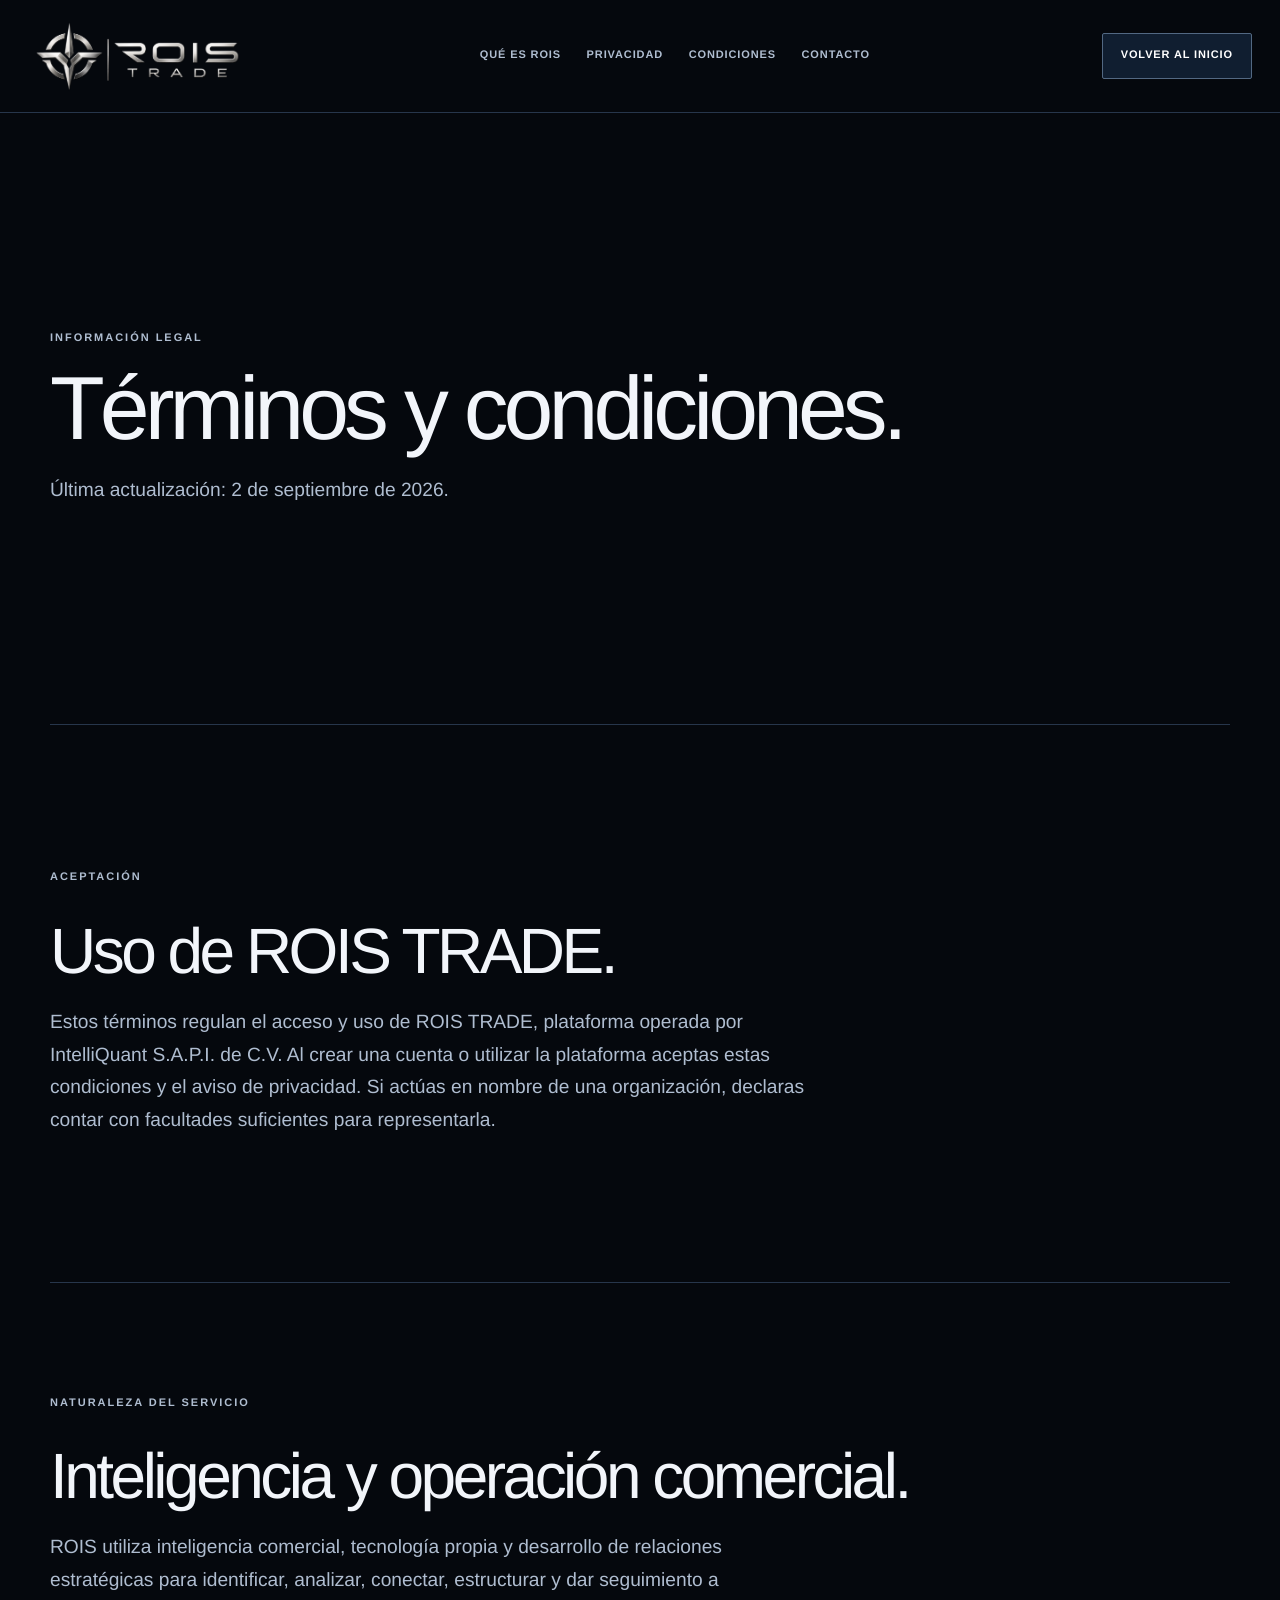
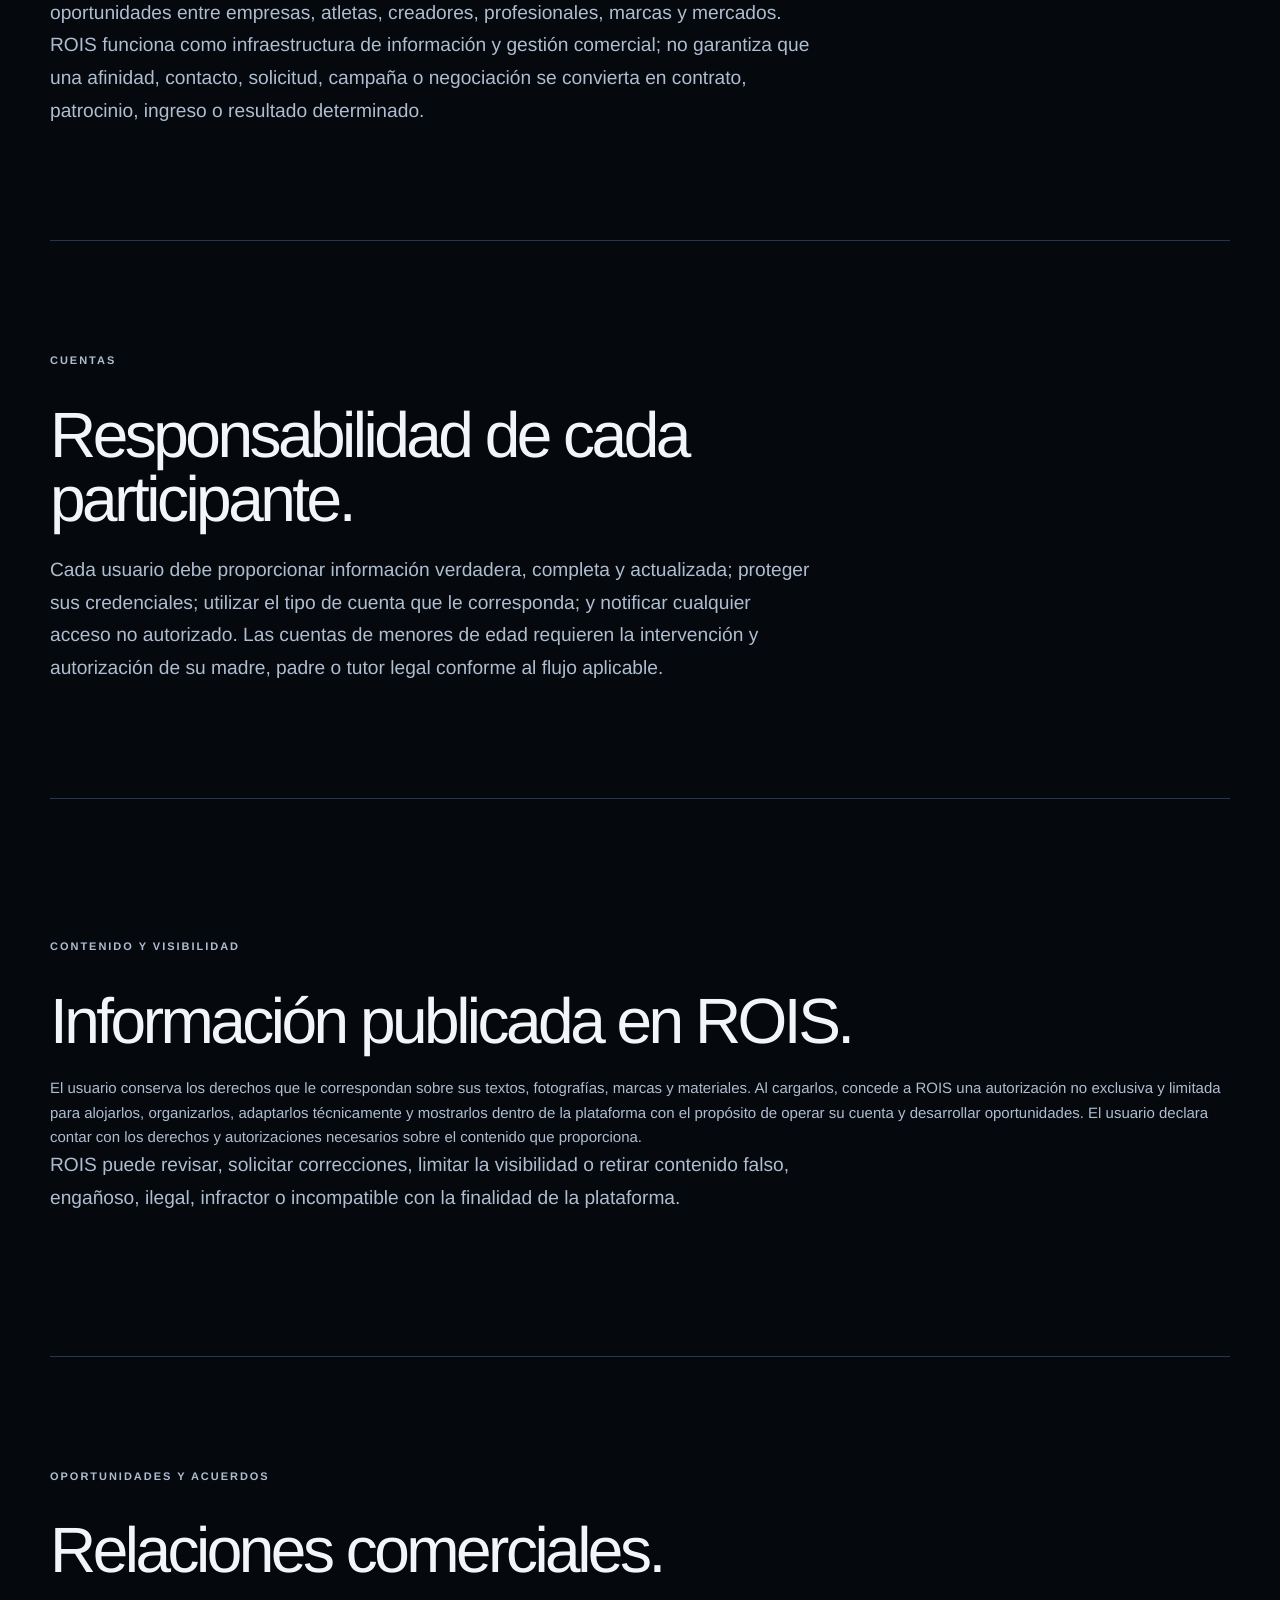
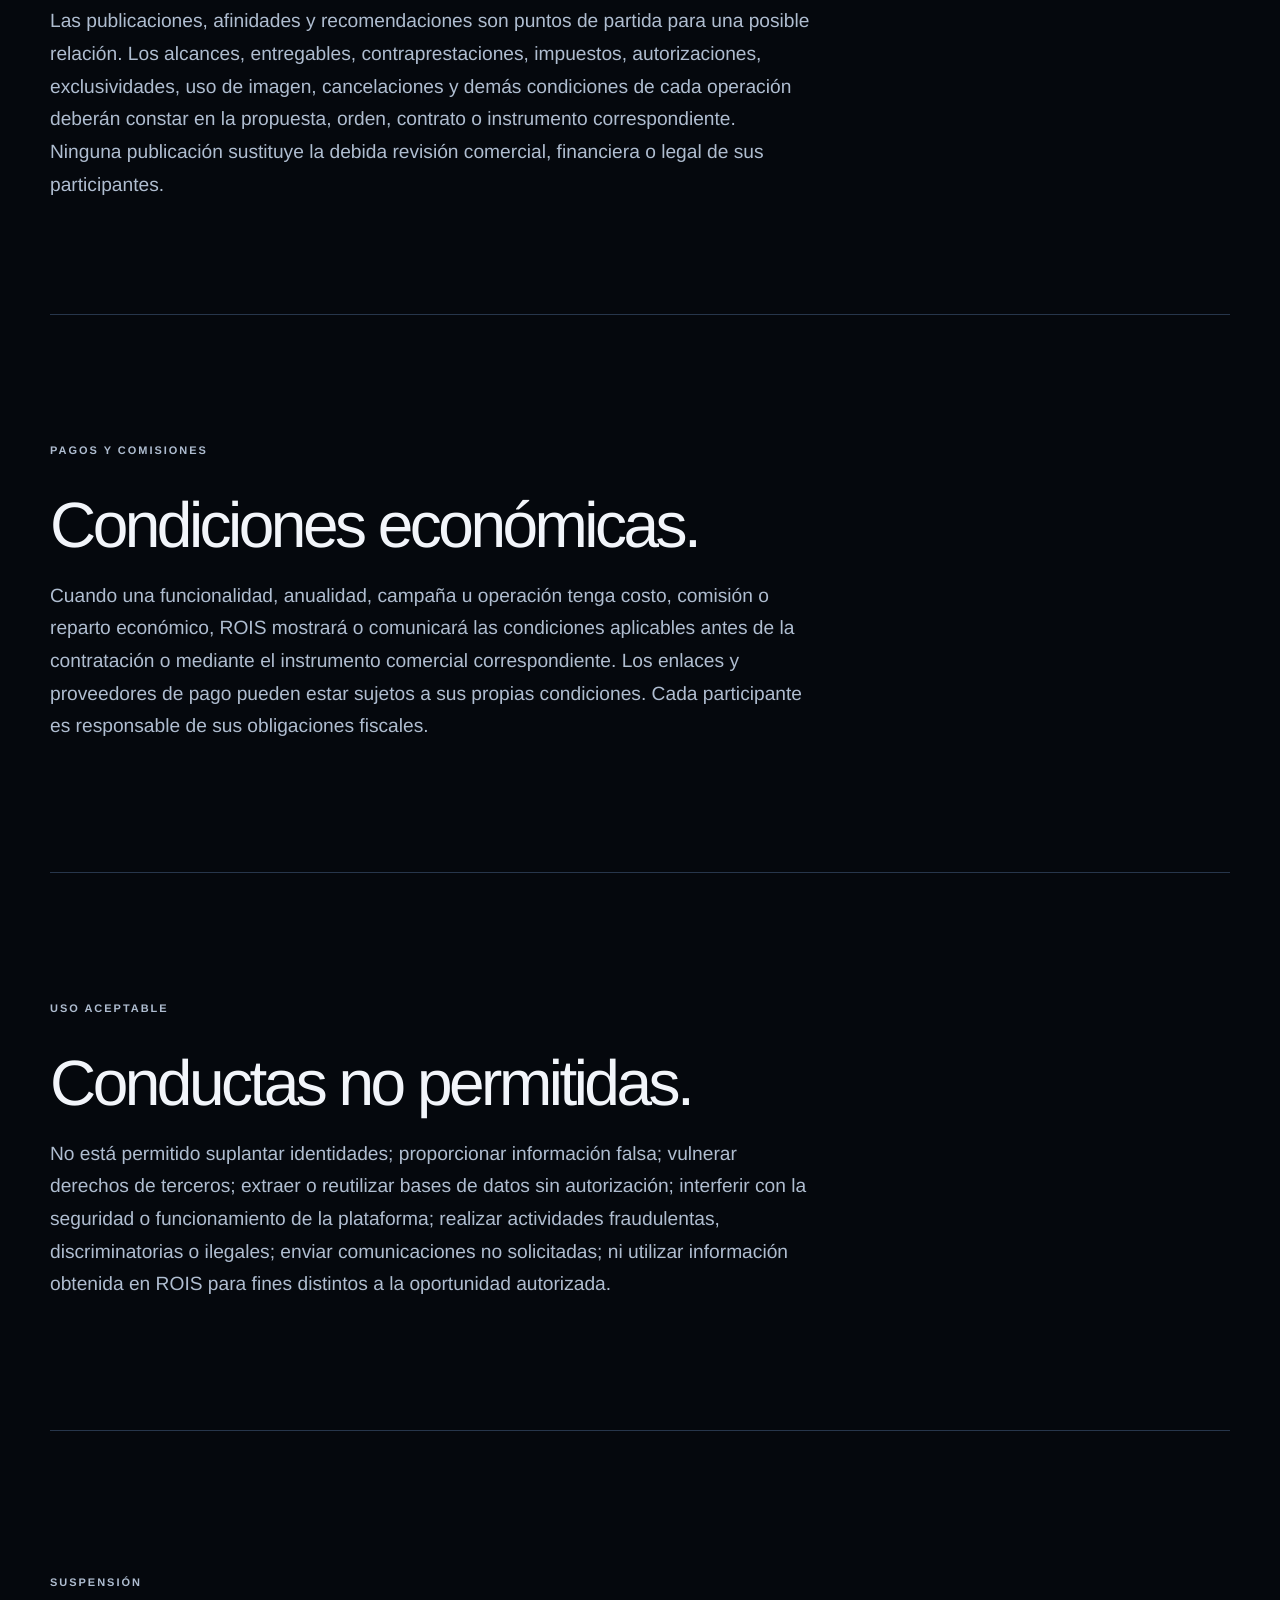
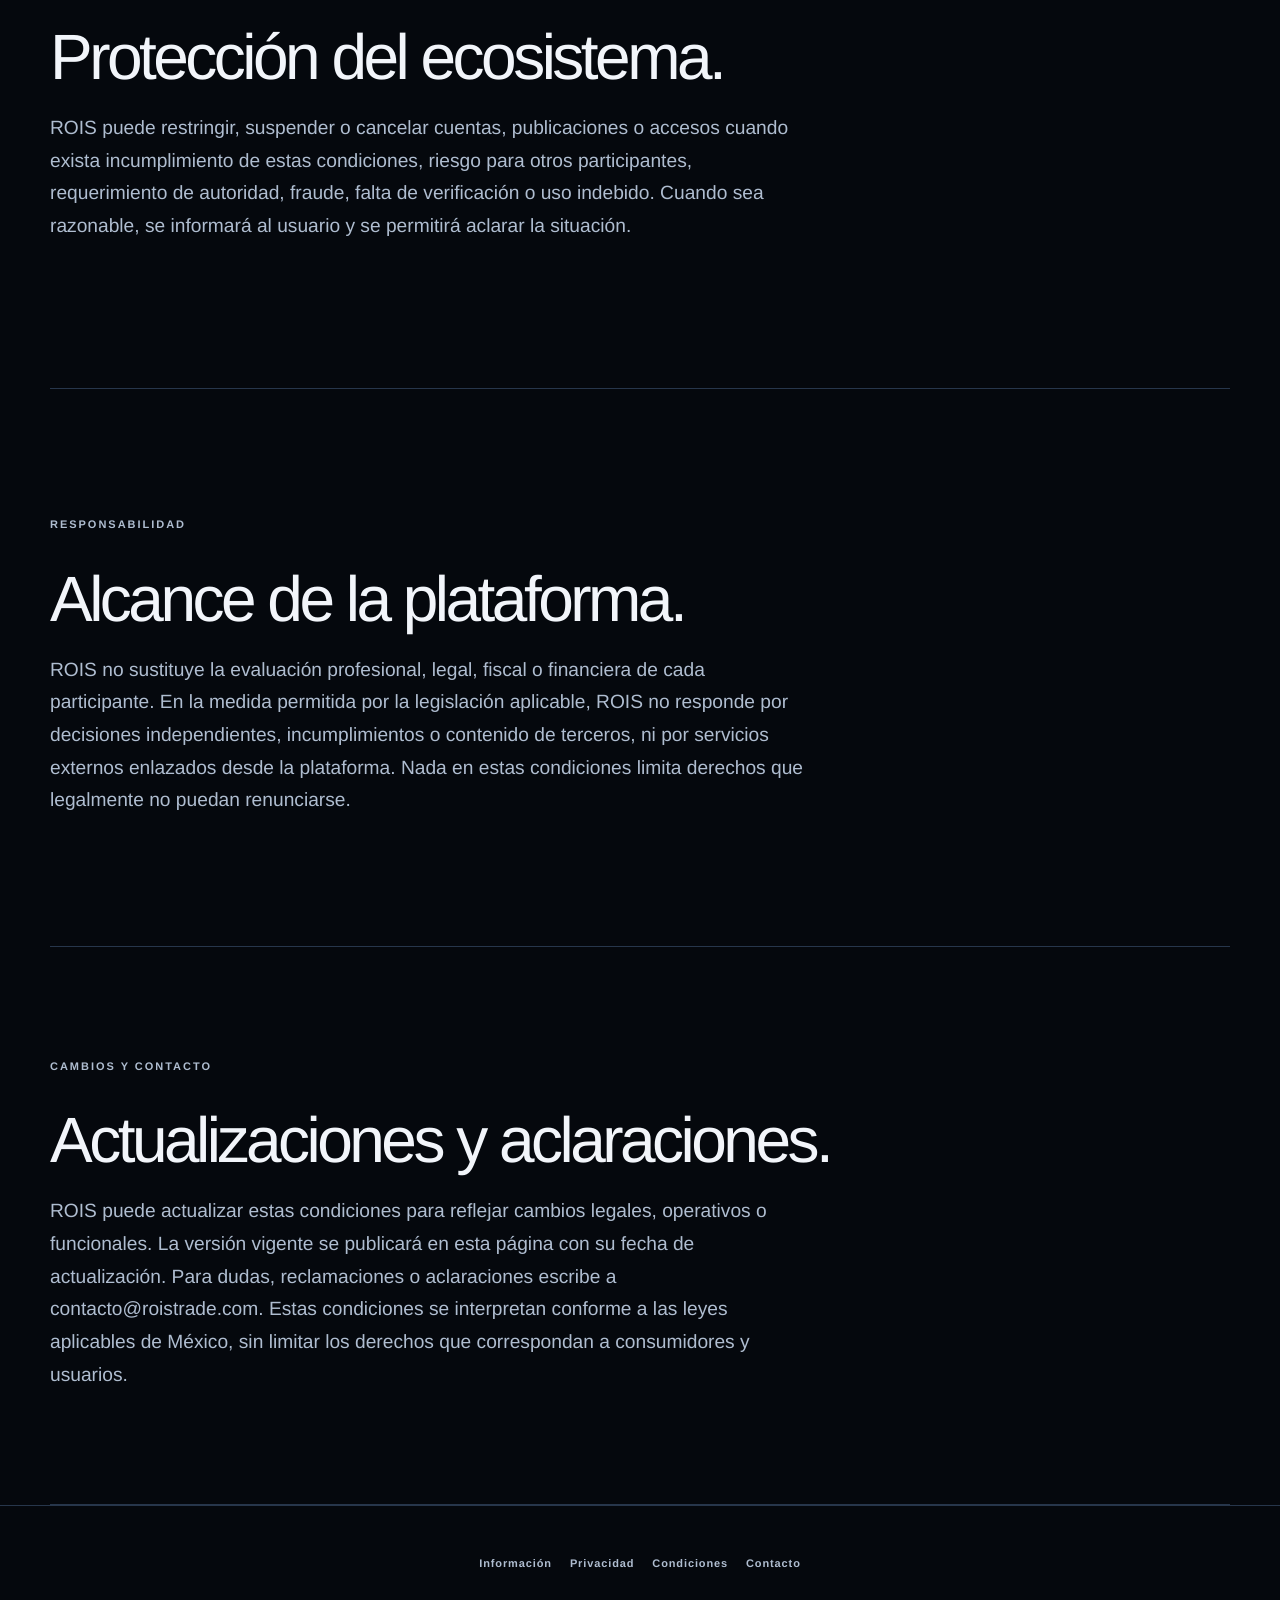
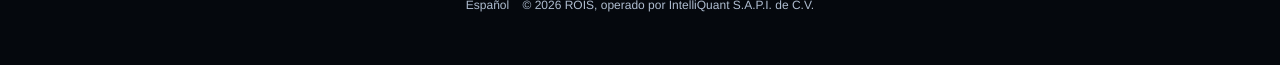
==== condiciones.html @ 08aa2fcc "feat: introduce ROIS HORIZON and dashboard appearance modes" ====
<!DOCTYPE html>
<html lang="es">
<head>
  <meta charset="UTF-8" />
  <meta name="viewport" content="width=device-width, initial-scale=1.0" />
  <title>T&eacute;rminos y Condiciones | ROIS TRADE</title>
  <meta name="description" content="T&eacute;rminos y condiciones de uso de ROIS TRADE, operado por IntelliQuant S.A.P.I. de C.V." />
  <link rel="stylesheet" href="./styles.css?v=20260722-sophisticated-home-navigation" />
  <link rel="stylesheet" href="./brand.css?v=20260913-theme-logos" />
</head>
<body class="rois-information-page rois-dossier">
  <header class="information-topbar">
    <a href="./index.html" class="information-brand" aria-label="Volver al inicio de ROIS">
      <img src="./assets/rois-trade-transparent-20260913.png" alt="ROIS" />
    </a>
    <nav aria-label="Navegaci&oacute;n legal">
      <a href="./informacion.html">QU&Eacute; ES ROIS</a>
      <a href="./privacidad.html">PRIVACIDAD</a>
      <a href="./condiciones.html" aria-current="page">CONDICIONES</a>
      <a href="./contacto.html">CONTACTO</a>
    </nav>
    <a class="information-access" href="./index.html">VOLVER AL INICIO</a>
  </header>

  <main class="information-main">
    <section class="information-intro">
      <p>INFORMACI&Oacute;N LEGAL</p>
      <h1>T&eacute;rminos y condiciones.</h1>
      <span>&Uacute;ltima actualizaci&oacute;n: 2 de septiembre de 2026.</span>
    </section>

    <section class="information-section">
      <p class="eyebrow">ACEPTACI&Oacute;N</p>
      <h2>Uso de ROIS TRADE.</h2>
      <p>Estos t&eacute;rminos regulan el acceso y uso de ROIS TRADE, plataforma operada por IntelliQuant S.A.P.I. de C.V. Al crear una cuenta o utilizar la plataforma aceptas estas condiciones y el aviso de privacidad. Si act&uacute;as en nombre de una organizaci&oacute;n, declaras contar con facultades suficientes para representarla.</p>
    </section>

    <section class="information-section">
      <p class="eyebrow">NATURALEZA DEL SERVICIO</p>
      <h2>Inteligencia y operaci&oacute;n comercial.</h2>
      <p>ROIS utiliza inteligencia comercial, tecnolog&iacute;a propia y desarrollo de relaciones estrat&eacute;gicas para identificar, analizar, conectar, estructurar y dar seguimiento a oportunidades entre empresas, atletas, creadores, profesionales, marcas y mercados. ROIS funciona como infraestructura de informaci&oacute;n y gesti&oacute;n comercial; no garantiza que una afinidad, contacto, solicitud, campa&ntilde;a o negociaci&oacute;n se convierta en contrato, patrocinio, ingreso o resultado determinado.</p>
    </section>

    <section class="information-section">
      <p class="eyebrow">CUENTAS</p>
      <h2>Responsabilidad de cada participante.</h2>
      <p>Cada usuario debe proporcionar informaci&oacute;n verdadera, completa y actualizada; proteger sus credenciales; utilizar el tipo de cuenta que le corresponda; y notificar cualquier acceso no autorizado. Las cuentas de menores de edad requieren la intervenci&oacute;n y autorizaci&oacute;n de su madre, padre o tutor legal conforme al flujo aplicable.</p>
    </section>

    <section class="information-section">
      <p class="eyebrow">CONTENIDO Y VISIBILIDAD</p>
      <h2>Informaci&oacute;n publicada en ROIS.</h2>
      <p>El usuario conserva los derechos que le correspondan sobre sus textos, fotograf&iacute;as, marcas y materiales. Al cargarlos, concede a ROIS una autorizaci&oacute;n no exclusiva y limitada para alojarlos, organizarlos, adaptarlos t&eacute;cnicamente y mostrarlos dentro de la plataforma con el prop&oacute;sito de operar su cuenta y desarrollar oportunidades. El usuario declara contar con los derechos y autorizaciones necesarios sobre el contenido que proporciona.</p>
      <p>ROIS puede revisar, solicitar correcciones, limitar la visibilidad o retirar contenido falso, enga&ntilde;oso, ilegal, infractor o incompatible con la finalidad de la plataforma.</p>
    </section>

    <section class="information-section">
      <p class="eyebrow">OPORTUNIDADES Y ACUERDOS</p>
      <h2>Relaciones comerciales.</h2>
      <p>Las publicaciones, afinidades y recomendaciones son puntos de partida para una posible relaci&oacute;n. Los alcances, entregables, contraprestaciones, impuestos, autorizaciones, exclusividades, uso de imagen, cancelaciones y dem&aacute;s condiciones de cada operaci&oacute;n deber&aacute;n constar en la propuesta, orden, contrato o instrumento correspondiente. Ninguna publicaci&oacute;n sustituye la debida revisi&oacute;n comercial, financiera o legal de sus participantes.</p>
    </section>

    <section class="information-section">
      <p class="eyebrow">PAGOS Y COMISIONES</p>
      <h2>Condiciones econ&oacute;micas.</h2>
      <p>Cuando una funcionalidad, anualidad, campa&ntilde;a u operaci&oacute;n tenga costo, comisi&oacute;n o reparto econ&oacute;mico, ROIS mostrar&aacute; o comunicar&aacute; las condiciones aplicables antes de la contrataci&oacute;n o mediante el instrumento comercial correspondiente. Los enlaces y proveedores de pago pueden estar sujetos a sus propias condiciones. Cada participante es responsable de sus obligaciones fiscales.</p>
    </section>

    <section class="information-section">
      <p class="eyebrow">USO ACEPTABLE</p>
      <h2>Conductas no permitidas.</h2>
      <p>No est&aacute; permitido suplantar identidades; proporcionar informaci&oacute;n falsa; vulnerar derechos de terceros; extraer o reutilizar bases de datos sin autorizaci&oacute;n; interferir con la seguridad o funcionamiento de la plataforma; realizar actividades fraudulentas, discriminatorias o ilegales; enviar comunicaciones no solicitadas; ni utilizar informaci&oacute;n obtenida en ROIS para fines distintos a la oportunidad autorizada.</p>
    </section>

    <section class="information-section">
      <p class="eyebrow">SUSPENSI&Oacute;N</p>
      <h2>Protecci&oacute;n del ecosistema.</h2>
      <p>ROIS puede restringir, suspender o cancelar cuentas, publicaciones o accesos cuando exista incumplimiento de estas condiciones, riesgo para otros participantes, requerimiento de autoridad, fraude, falta de verificaci&oacute;n o uso indebido. Cuando sea razonable, se informar&aacute; al usuario y se permitir&aacute; aclarar la situaci&oacute;n.</p>
    </section>

    <section class="information-section">
      <p class="eyebrow">RESPONSABILIDAD</p>
      <h2>Alcance de la plataforma.</h2>
      <p>ROIS no sustituye la evaluaci&oacute;n profesional, legal, fiscal o financiera de cada participante. En la medida permitida por la legislaci&oacute;n aplicable, ROIS no responde por decisiones independientes, incumplimientos o contenido de terceros, ni por servicios externos enlazados desde la plataforma. Nada en estas condiciones limita derechos que legalmente no puedan renunciarse.</p>
    </section>

    <section class="information-section">
      <p class="eyebrow">CAMBIOS Y CONTACTO</p>
      <h2>Actualizaciones y aclaraciones.</h2>
      <p>ROIS puede actualizar estas condiciones para reflejar cambios legales, operativos o funcionales. La versi&oacute;n vigente se publicar&aacute; en esta p&aacute;gina con su fecha de actualizaci&oacute;n. Para dudas, reclamaciones o aclaraciones escribe a <a href="mailto:contacto@roistrade.com">contacto@roistrade.com</a>. Estas condiciones se interpretan conforme a las leyes aplicables de M&eacute;xico, sin limitar los derechos que correspondan a consumidores y usuarios.</p>
    </section>
  </main>

  <footer class="information-footer">
    <div>
      <a href="./informacion.html">Informaci&oacute;n</a>
      <a href="./privacidad.html">Privacidad</a>
      <a href="./condiciones.html">Condiciones</a>
      <a href="./contacto.html">Contacto</a>
    </div>
    <p>Espa&ntilde;ol &nbsp;&nbsp; &copy; 2026 ROIS, operado por IntelliQuant S.A.P.I. de C.V.</p>
  </footer>
</body>
</html>
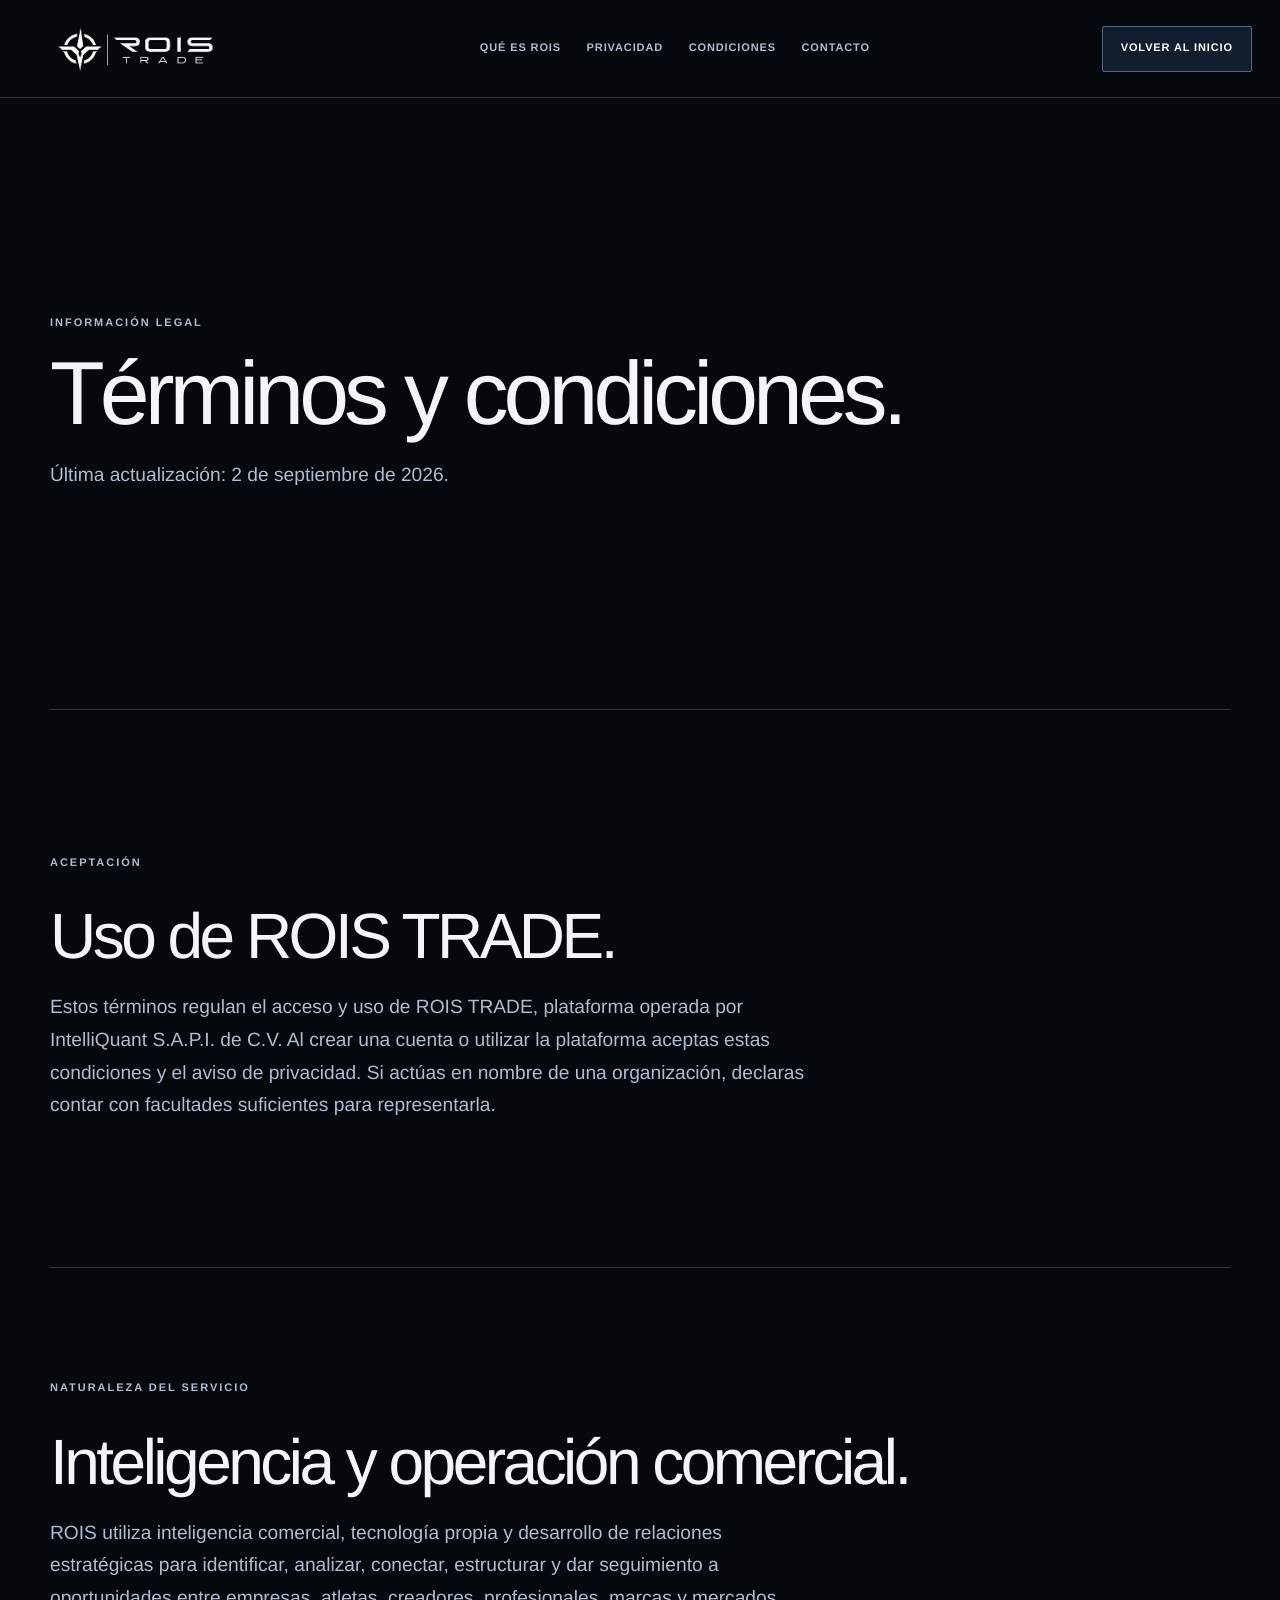
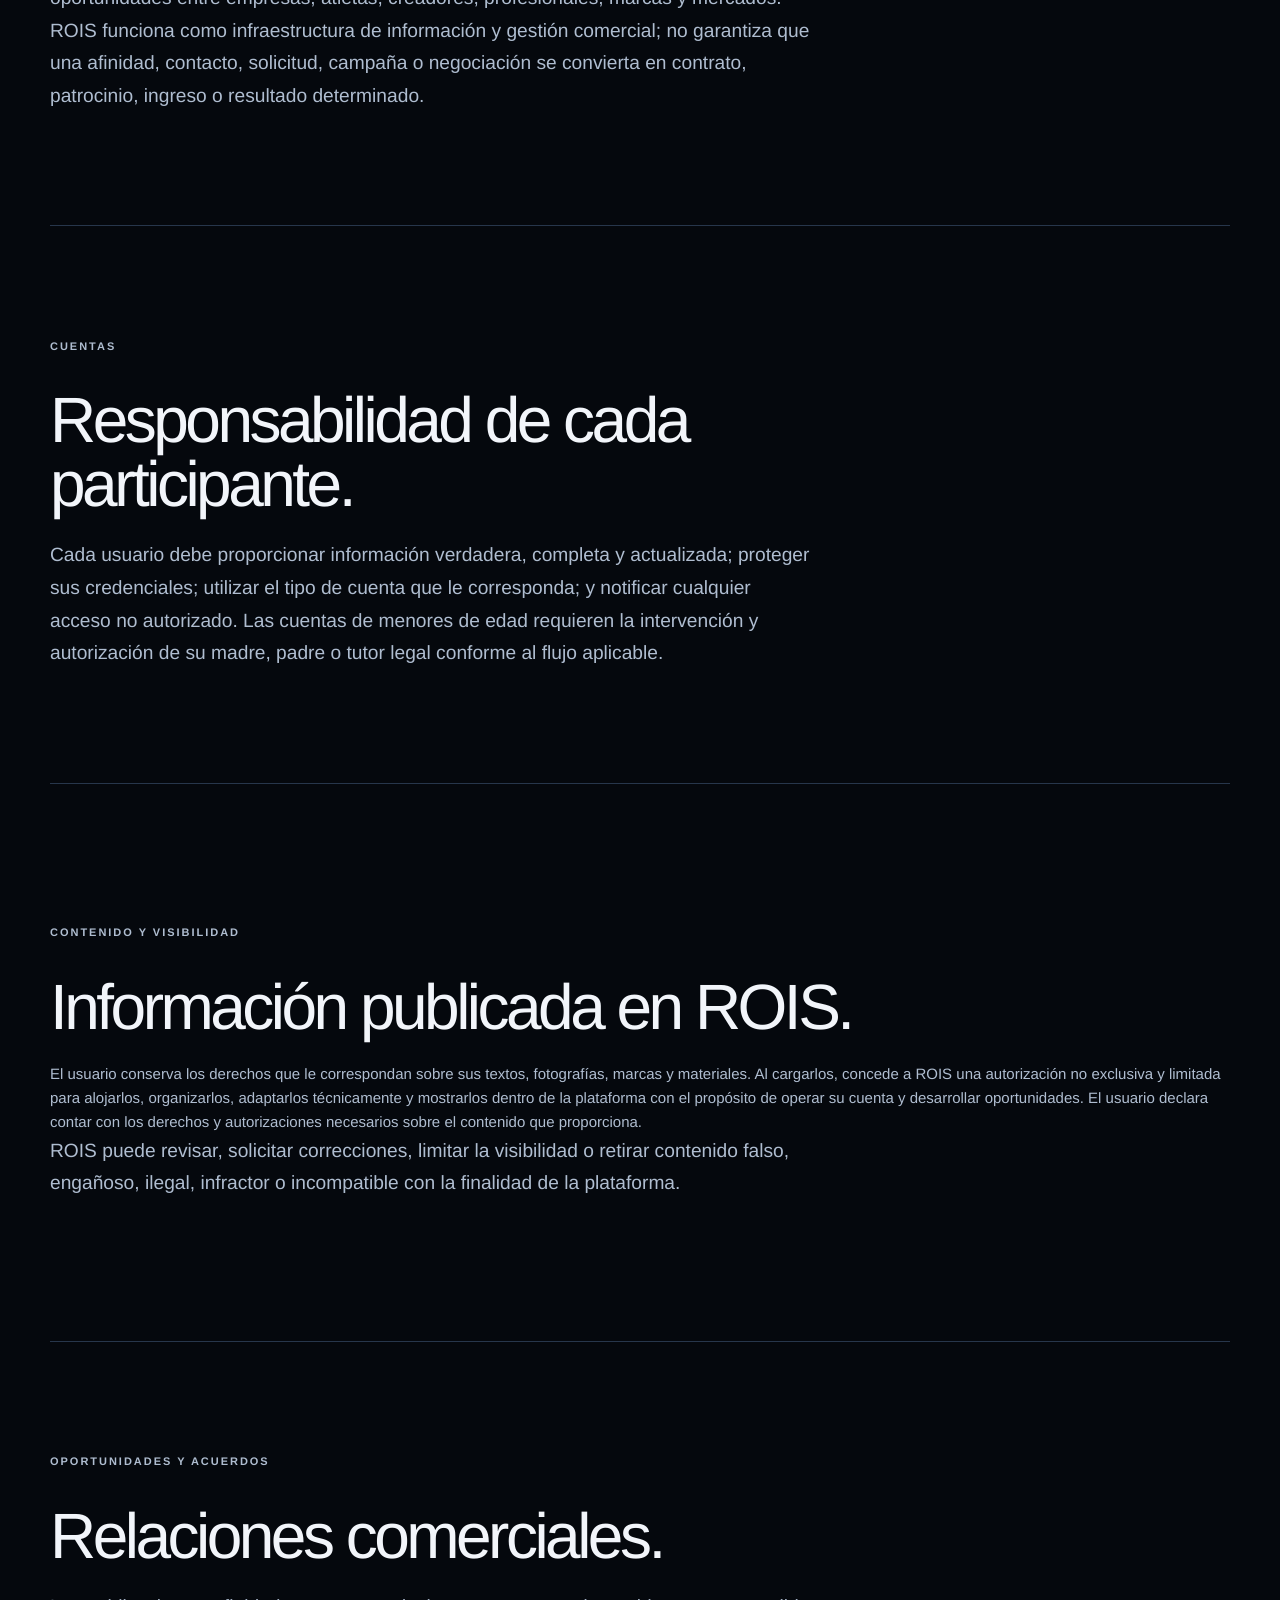
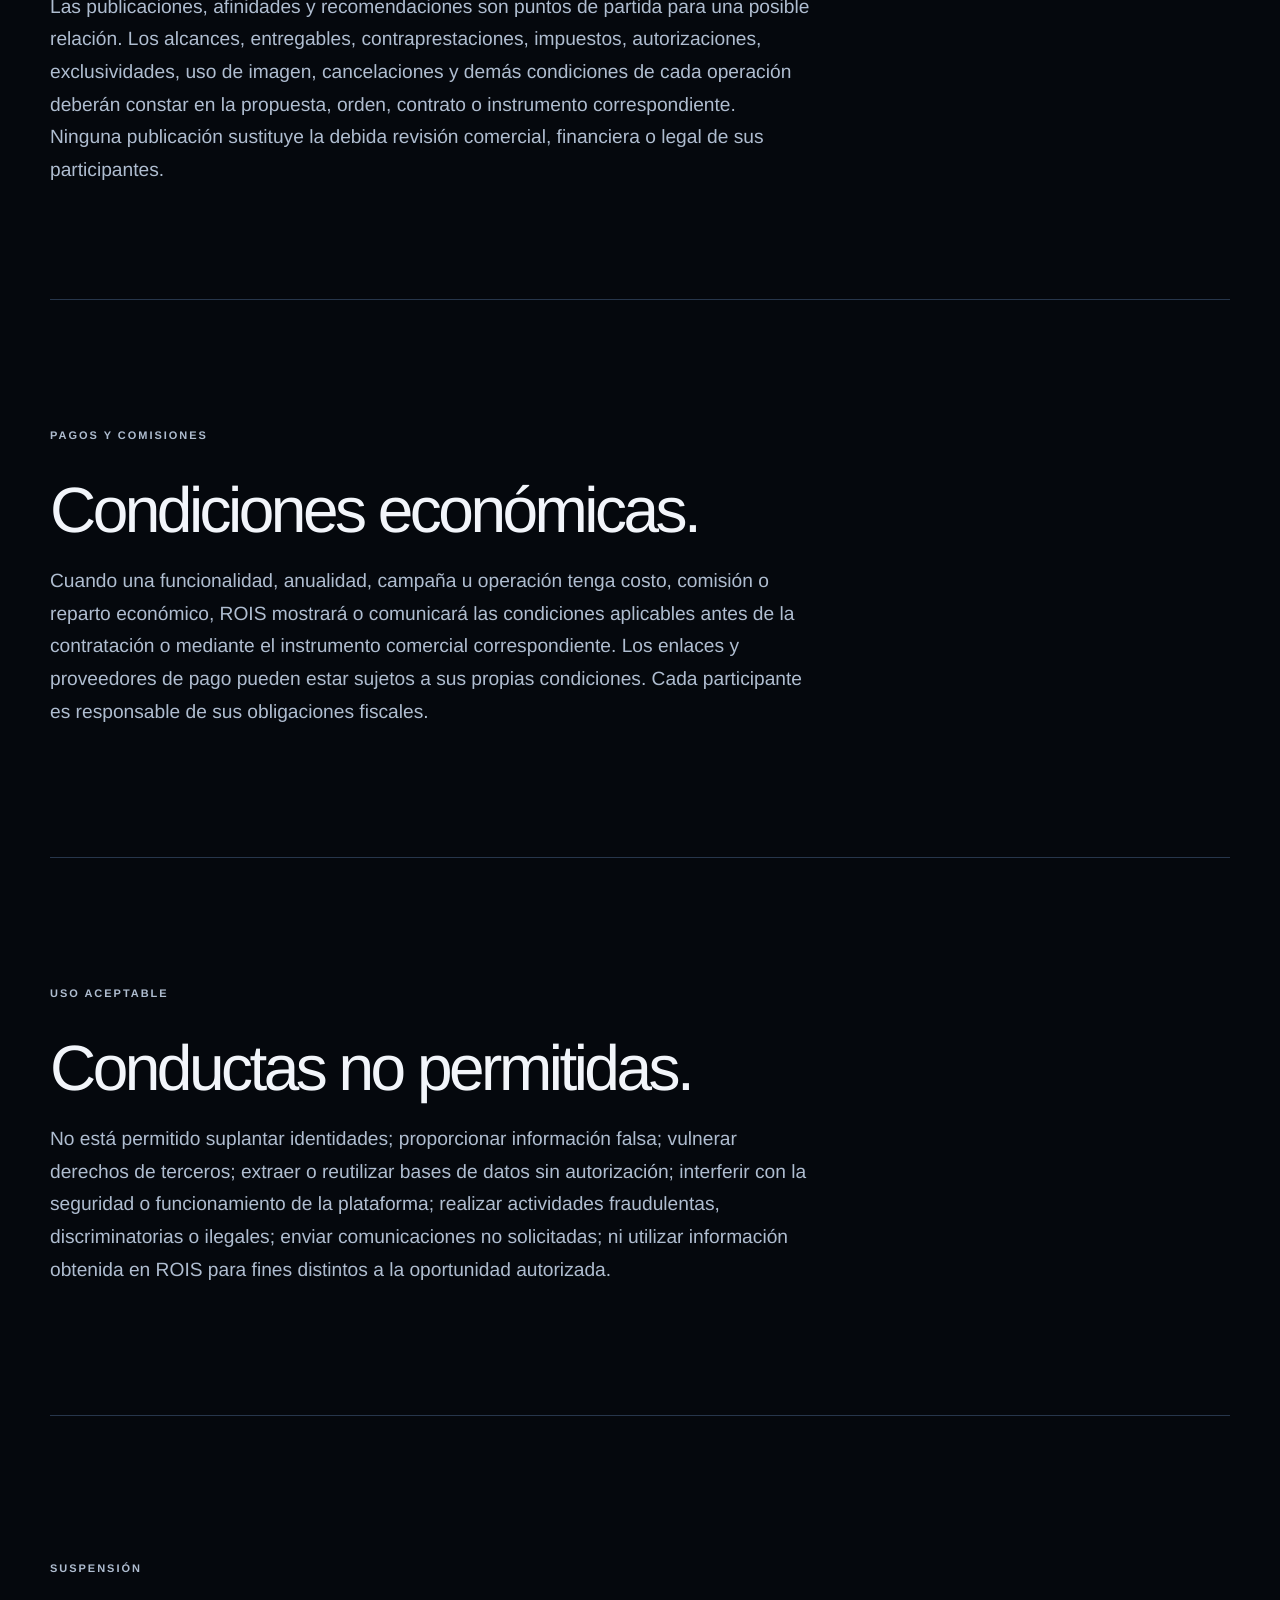
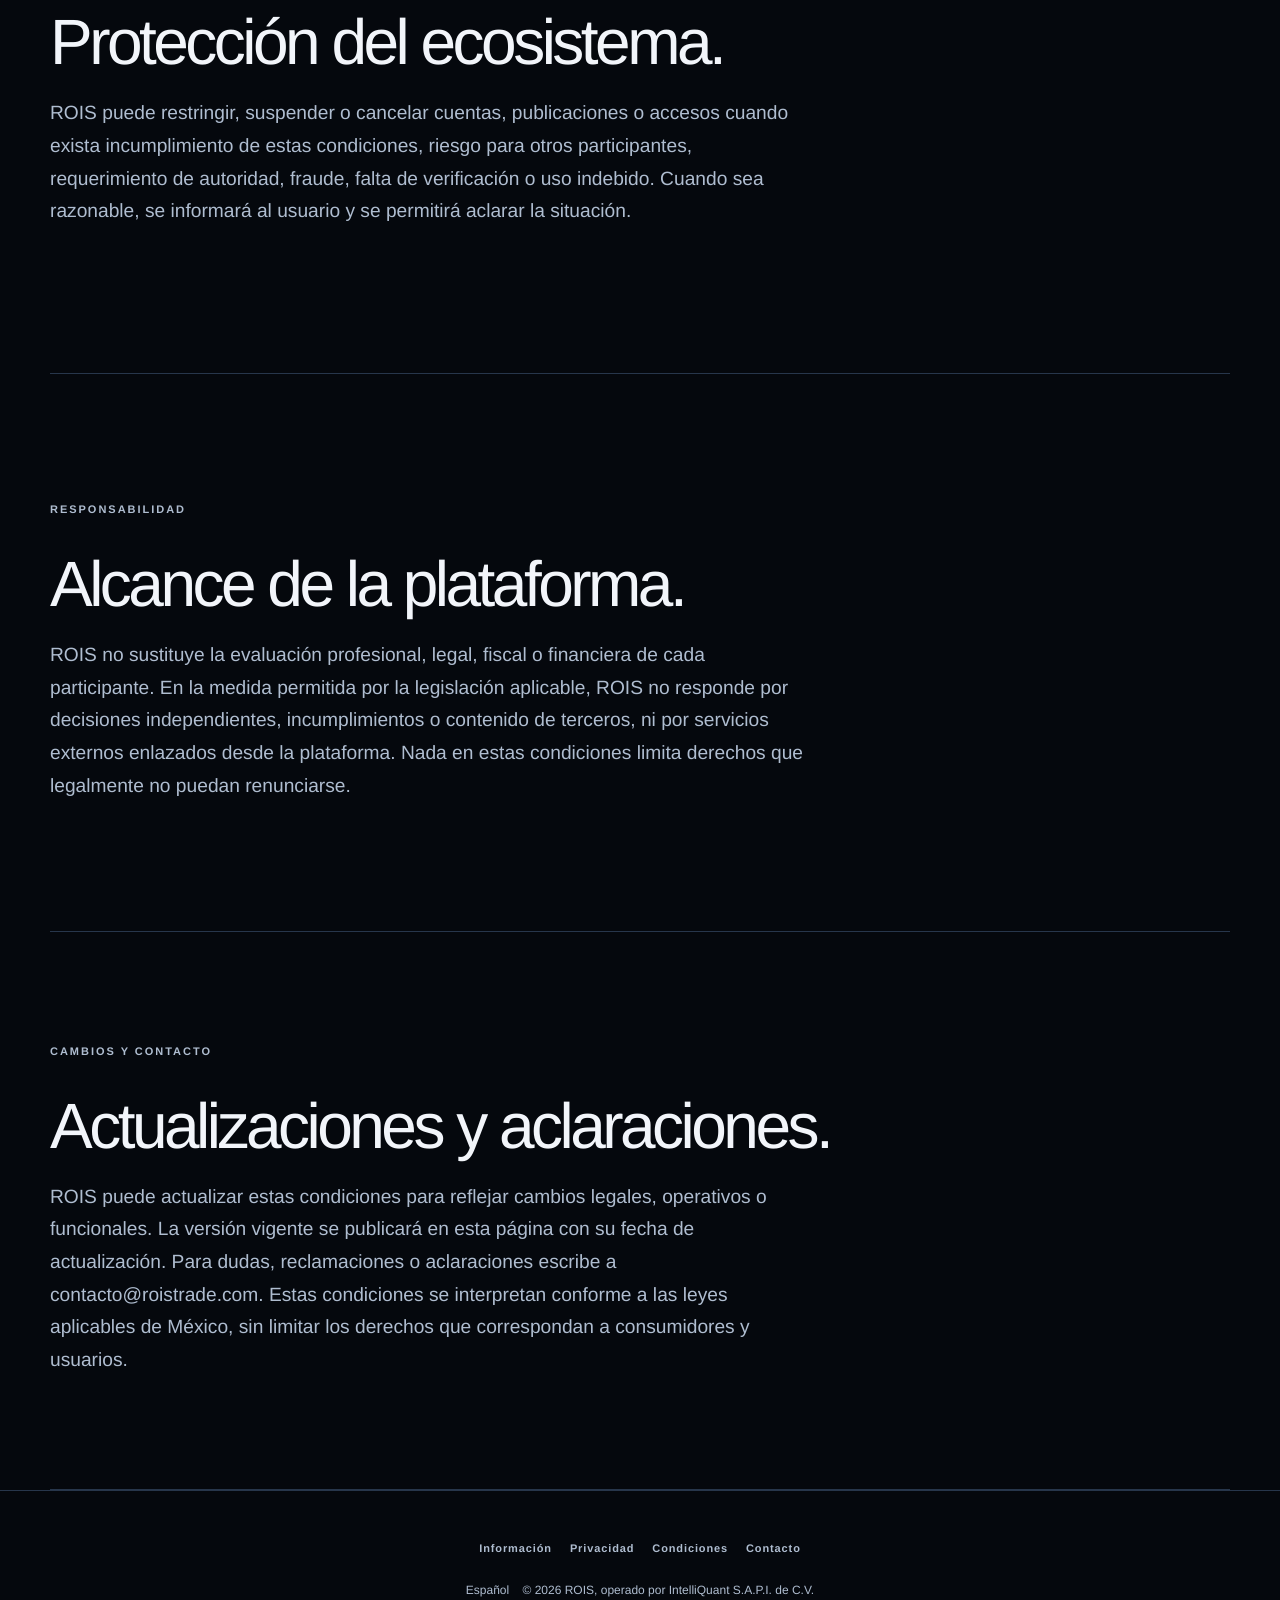
==== commit 299ea7df: "feat: apply institutional ROIS logo across public pages and dashboards" ====
--- a/condiciones.html
+++ b/condiciones.html
@@ -6,12 +6,12 @@
   <title>T&eacute;rminos y Condiciones | ROIS TRADE</title>
   <meta name="description" content="T&eacute;rminos y condiciones de uso de ROIS TRADE, operado por IntelliQuant S.A.P.I. de C.V." />
   <link rel="stylesheet" href="./styles.css?v=20260722-sophisticated-home-navigation" />
-  <link rel="stylesheet" href="./brand.css?v=20260913-theme-logos" />
+  <link rel="stylesheet" href="./brand.css?v=20260913-institutional-logo" />
 </head>
 <body class="rois-information-page rois-dossier">
   <header class="information-topbar">
     <a href="./index.html" class="information-brand" aria-label="Volver al inicio de ROIS">
-      <img src="./assets/rois-trade-transparent-20260913.png" alt="ROIS" />
+      <img src="./assets/rois-trade-institutional-20260913.png" alt="ROIS" />
     </a>
     <nav aria-label="Navegaci&oacute;n legal">
       <a href="./informacion.html">QU&Eacute; ES ROIS</a>
--- a/brand.css
+++ b/brand.css
@@ -1,7 +1,7 @@
-/* ROIS TRADE — Metallic identity / September 2026.
+/* ROIS TRADE — Institutional identity / September 2026.
    Target the approved asset only: company logos and personal photos are untouched.
    !important is required here to neutralize legacy branding scale/filter rules. */
-html body img[src*="rois-trade-transparent-20260913.png"] {
+html body img[src*="rois-trade-institutional-20260913.png"] {
   object-fit: contain !important;
   object-position: center !important;
   transform: none !important;
@@ -11,6 +11,7 @@
   border-radius: 0 !important;
   padding: 0 !important;
   box-sizing: border-box;
+  --rois-logo-aspect: 3 / 1;
 }
 /* Frame the official artwork, trimming only its empty outer transparent margins.
    The source asset, emblem proportions and colors remain unchanged. */
@@ -27,10 +28,10 @@
   padding: 0 !important;
   overflow: hidden !important;
 }
-html body .topbar .brand img[src*="rois-trade-transparent-20260913.png"] {
+html body .topbar .brand img[src*="rois-trade-institutional-20260913.png"] {
   display: block !important;
   width: 312px !important;
-  height: 124.8px !important;
+  height: 104px !important;
   flex-shrink: 0;
   max-height: none !important;
   max-width: none !important;
@@ -46,22 +47,23 @@
   width: 240px;
   height: auto;
 }
-html body .dashboard img.company-session-logo[src*="rois-trade-transparent-20260913.png"] {
+html body .dashboard img.company-session-logo[src*="rois-trade-institutional-20260913.png"] {
   width: 160px !important;
   height: 64px !important;
 }
-html body .dashboard .mobile-avatar img[src*="rois-trade-transparent-20260913.png"] {
+html body .dashboard .mobile-avatar img[src*="rois-trade-institutional-20260913.png"] {
   width: 100% !important;
   height: 100% !important;
 }
-html body #homeView.rh-home .rh-network-core img { width: min(100%, 360px); height: auto; aspect-ratio: 1983 / 793; }
-html body #homeView.rh-home .rh-footer-top img { width: 260px; max-width: 100%; height: auto; aspect-ratio: 1983 / 793; }
-html body .sponsor-deck-brand img[src*="rois-trade-transparent-20260913.png"] {
+html body #homeView.rh-home .rh-network-core img { width: min(100%, 360px); height: auto; aspect-ratio: var(--rois-logo-aspect); }
+html body #homeView.rh-home .rh-footer-top img { width: 260px; max-width: 100%; height: auto; aspect-ratio: var(--rois-logo-aspect); }
+html body .sponsor-deck-brand img[src*="rois-trade-institutional-20260913.png"] {
   width: 220px;
   max-width: 100%;
   height: auto;
 }
-html body .information-brand img { width: 220px; height: auto; max-width: 100%; max-height: none; }
+body.rois-dossier { --rois-public-logo-width: 220px; }
+html body .information-brand img { width: var(--rois-public-logo-width); height: auto; max-width: 100%; max-height: none; }
 @media (max-width: 1100px) {
   html body.rois-dossier .topbar {
     height: auto !important;
@@ -75,9 +77,9 @@
     flex-basis: 174.72px !important;
     height: 60px !important;
   }
-  html body .topbar .brand img[src*="rois-trade-transparent-20260913.png"] {
+  html body .topbar .brand img[src*="rois-trade-institutional-20260913.png"] {
     width: 188px !important;
-    height: 75.2px !important;
+    height: auto !important;
   }
 }
 
@@ -117,15 +119,15 @@
   color: var(--dossier-text);
   background: var(--dossier-bg) !important;
 }
-body.rois-dossier img[src*="rois-trade-transparent-20260913.png"] { mix-blend-mode: normal; }
+body.rois-dossier img[src*="rois-trade-institutional-20260913.png"] { mix-blend-mode: normal; }
 /* Dashboard appearance. Home and public pages keep their dark editorial identity.
    Both themes use the same components and tokens; switching never changes layout/data. */
 body.rois-dossier[data-dashboard-theme="light"]:not([data-active-view="home"]) {
   --dossier-bg: #f3f6fa;
   --dossier-panel: #ffffff;
   --dossier-raised: #e9eff7;
-  --dossier-text: #152338;
-  --dossier-muted: #4d5f76;
+  --dossier-text: #111111;
+  --dossier-muted: #3f4650;
   --dossier-line: #647891;
   --dossier-line-soft: #c6d2e1;
   --dossier-accent: #1856b8;
@@ -138,7 +140,8 @@
 /* The official dark artwork is used only on light dashboard surfaces.
    CSS replacement also covers newly rendered cards/modals without mutating image
    sources, customer branding, form state or the public home's silver identity. */
-body.rois-dossier[data-dashboard-theme="light"]:not([data-active-view="home"]) :is(.dashboard,.modal-card) img[src*="rois-trade-transparent-20260913.png"] {
+body.rois-dossier[data-dashboard-theme="light"]:not([data-active-view="home"]) :is(.dashboard,.modal-card) img[src*="rois-trade-institutional-20260913.png"] {
+  --rois-logo-aspect: 1983 / 793;
   content: url("./assets/rois-trade-light-mode-20260913.png");
 }
 body.rois-dossier .dashboard .workspace-head { flex-wrap: wrap; gap: 20px; }
@@ -191,8 +194,22 @@
 body.rois-dossier.rois-information-page a:focus-visible { outline: 2px solid var(--dossier-accent); outline-offset: 4px; }
 body.rois-dossier.rois-information-page a:hover { color: var(--dossier-text); }
 @media (max-width: 720px) {
-  html body.rois-dossier .information-brand img { width: 150px !important; }
+  body.rois-dossier { --rois-public-logo-width: 150px; }
+  html body.rois-dossier .information-brand img { width: var(--rois-public-logo-width) !important; }
   body.rois-dossier .information-access { padding-inline: 10px; font-size: 10px; }
+}
+/* Home and “Qué es ROIS” use the same uncropped public logo at every breakpoint. */
+html body.rois-dossier[data-active-view="home"] .topbar .brand {
+  min-width: var(--rois-public-logo-width) !important;
+  width: var(--rois-public-logo-width) !important;
+  max-width: var(--rois-public-logo-width) !important;
+  flex-basis: var(--rois-public-logo-width) !important;
+  height: auto !important;
+  overflow: visible !important;
+}
+html body.rois-dossier[data-active-view="home"] .topbar .brand img[src*="rois-trade-institutional-20260913.png"] {
+  width: var(--rois-public-logo-width) !important;
+  height: auto !important;
 }
 html body.rois-dossier::before,
 html body.rois-dossier::after { background: none !important; }
@@ -472,6 +489,70 @@
 body.rois-dossier[data-active-view="client"] .company-talent-evaluation { background: var(--dossier-panel); }
 body.rois-dossier[data-active-view="client"] .company-talent-completion > i > b,
 body.rois-dossier .sponsor-deck-completion > i > b { background: var(--dossier-accent); }
+/* Legacy populated cards and detail viewers must pair light surfaces with dark text.
+   Keep these overrides light-only; media scrims and primary buttons retain white text. */
+body.rois-dossier[data-dashboard-theme="light"]:not([data-active-view="home"]) :is(.dashboard,.modal-card) :is(
+  .client-map-chip,.company-access-banner,.company-access-meta,.athlete-card,.athlete-info,
+  .market-profile-card,.premium-command-panel,.client-next-steps,
+  .company-athlete-profile .athlete-social-header,
+  .athlete-social-avatar span,.athlete-social-stats > div,.company-talent-meta span,
+  .company-talent-capacity-metrics > div,.company-talent-slot-strip,.sponsor-bubble.empty span
+) {
+  background: var(--dossier-panel) !important;
+  color: var(--dossier-text) !important;
+  border-color: var(--dossier-line-soft) !important;
+}
+body.rois-dossier[data-dashboard-theme="light"]:not([data-active-view="home"]) :is(.dashboard,.modal-card) :is(
+  .client-table-link,.client-executive-meta span,.client-command-data-note,
+  .company-access-meta span,.company-talent-module li,.athlete-social-stats strong,
+  .athlete-social-avatar span
+) { color: var(--dossier-text) !important; }
+body.rois-dossier[data-dashboard-theme="light"]:not([data-active-view="home"]) .dashboard .client-table-link {
+  background: transparent !important;
+}
+body.rois-dossier[data-dashboard-theme="light"]:not([data-active-view="home"]) :is(.dashboard,.modal-card) :is(
+  .athlete-technical span,.athlete-metrics span,.athlete-social-stats span,
+  .company-talent-capacity-metrics span,.company-talent-capacity-metrics small,
+  .sponsor-bubble.empty span,.sponsor-bubble figcaption
+) { color: var(--dossier-muted) !important; }
+body.rois-dossier[data-dashboard-theme="light"]:not([data-active-view="home"]) :is(.dashboard,.modal-card) :is(.badge,.client-status-badge,.athlete-social-name .pill) {
+  color: var(--dossier-text) !important;
+  background: var(--dossier-selected) !important;
+  border-color: var(--dossier-line-soft) !important;
+}
+body.rois-dossier[data-dashboard-theme="light"] #commercialView.agent-workspace [data-agent-form-error] {
+  color: var(--dossier-danger) !important;
+}
+/* Change foreground/background together on hover, without a white-on-light transition. */
+body.rois-dossier[data-dashboard-theme="light"]:not([data-active-view="home"]) :is(.dashboard,.modal-card) .btn {
+  transition-property: border-color, box-shadow, transform !important;
+}
+body.rois-dossier[data-dashboard-theme="light"]:not([data-active-view="home"]) .modal-card select option {
+  color: var(--dossier-text) !important; background: var(--dossier-panel) !important;
+}
+/* Company preferences live in Settings, not in the operational header. */
+body.rois-dossier #clientView .client-settings-preferences {
+  display: grid; grid-template-columns: repeat(3, minmax(0, 1fr)); gap: 20px;
+  margin-bottom: 28px; padding-bottom: 28px; border-bottom: 1px solid var(--dossier-line-soft);
+}
+body.rois-dossier #clientView .client-settings-preferences .settings-block {
+  min-width: 0; padding: 18px; border: 1px solid var(--dossier-line-soft); background: var(--dossier-panel);
+}
+body.rois-dossier #clientView .client-settings-preferences .dashboard-language-control > span {
+  position: static; width: auto; height: auto; overflow: visible; clip: auto; white-space: normal;
+}
+body.rois-dossier #clientView .client-settings-preferences .dashboard-language-control {
+  display: grid; align-items: start; gap: 6px;
+}
+body.rois-dossier #clientView .client-settings-preferences .dashboard-language-control > div {
+  background: transparent; border: 0; padding: 0;
+}
+body.rois-dossier #clientView .client-settings-session { display: grid; align-content: start; gap: 6px; }
+body.rois-dossier #clientView .client-settings-session .eyebrow { margin: 0; font-size: 11px; line-height: 1.4; }
+body.rois-dossier #clientView .client-settings-session .btn { justify-self: start; }
+@media (max-width: 1100px) {
+  body.rois-dossier #clientView .client-settings-preferences { grid-template-columns: 1fr; }
+}
 /* The represented account owns the heading. Keep ROIS once in the sidebar. */
 body.rois-dossier #athleteProfileLogo { display: none !important; }
 body.rois-dossier .rois-sidebar-lockup {
@@ -479,12 +560,12 @@
   margin-bottom: 16px; border-bottom: 1px solid var(--dossier-line);
 }
 html body.rois-dossier .rois-sidebar-lockup .rois-sidebar-identity {
-  width: 240px; max-width: 100%; height: auto; aspect-ratio: 1983 / 793; margin: 0;
+  width: 240px; max-width: 100%; height: auto; aspect-ratio: var(--rois-logo-aspect); margin: 0;
 }
 html body.rois-dossier .client-sidebar-brand {
   grid-template-columns: minmax(0,1fr); gap: 0; justify-items: center; text-align: center;
 }
-html body.rois-dossier .client-sidebar-brand img { width: 240px !important; max-width: 100%; height: auto !important; aspect-ratio: 1983 / 793; }
+html body.rois-dossier .client-sidebar-brand img { width: 240px !important; max-width: 100%; height: auto !important; aspect-ratio: var(--rois-logo-aspect); }
 html body.rois-dossier .client-sidebar-brand span { font-size: 12px; color: var(--dossier-muted); }
 body.rois-dossier #commercialView.commercial-sidebar-collapsed .rois-sidebar-lockup { justify-content: center; }
 body.rois-dossier #commercialView.commercial-sidebar-collapsed .rois-signature { display: none; }
@@ -492,8 +573,8 @@
   body.rois-dossier:has(.dashboard.active.nav-open) { overflow: hidden; }
   body.rois-dossier .dashboard .dash-section { scroll-margin-block-start: 100px; }
   /* Only the ROIS fallback gets a horizontal slot. Personal/company avatars keep their sizing. */
-  body.rois-dossier .dashboard .mobile-appbar:has(.mobile-avatar img[src*="rois-trade-transparent-20260913.png"]) { grid-template-columns: minmax(0, 150px) 60px; }
-  html body.rois-dossier .dashboard .mobile-avatar:has(img[src*="rois-trade-transparent-20260913.png"]) { width: 150px; max-width: 100%; height: 60px; padding: 0; }
+  body.rois-dossier .dashboard .mobile-appbar:has(.mobile-avatar img[src*="rois-trade-institutional-20260913.png"]) { grid-template-columns: minmax(0, 150px) 60px; }
+  html body.rois-dossier .dashboard .mobile-avatar:has(img[src*="rois-trade-institutional-20260913.png"]) { width: 150px; max-width: 100%; height: 60px; padding: 0; }
 }
 @media (max-width: 600px) {
   html body.rois-dossier .topbar .brand { gap: 8px; }
